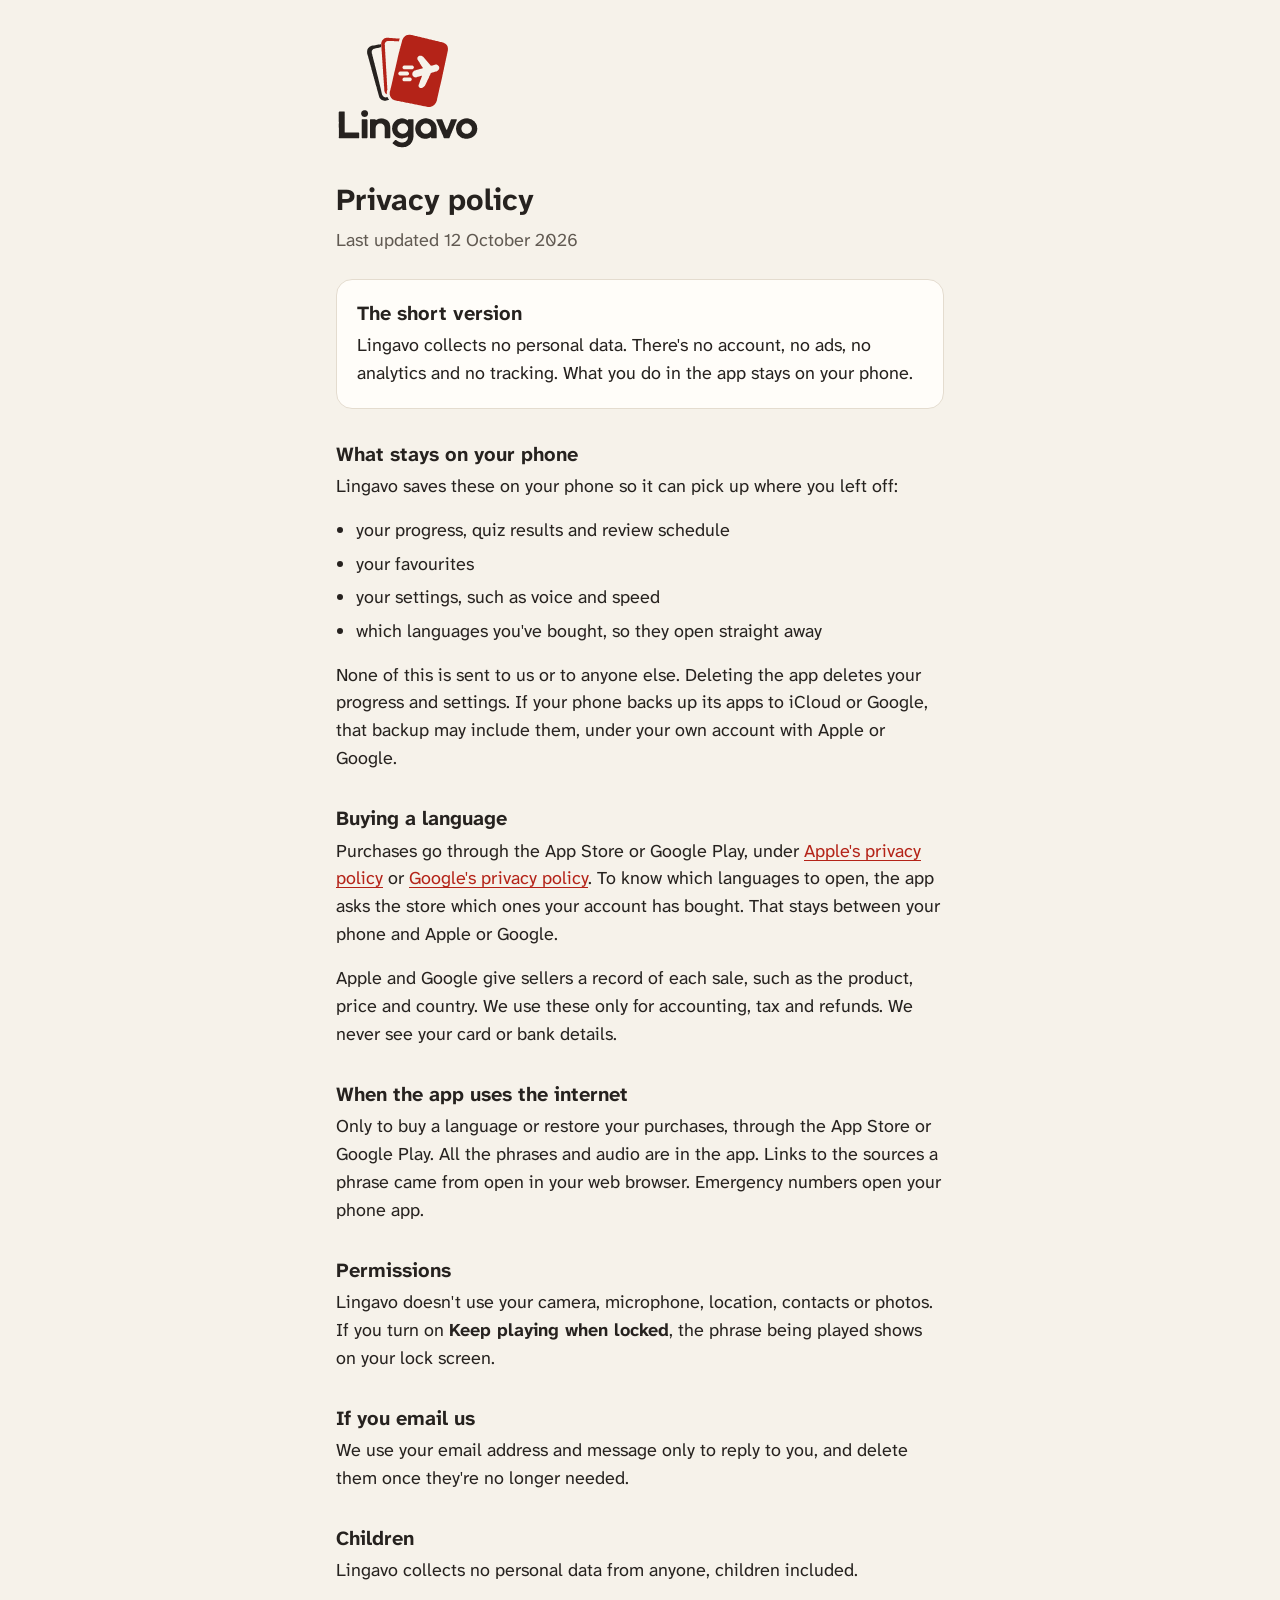
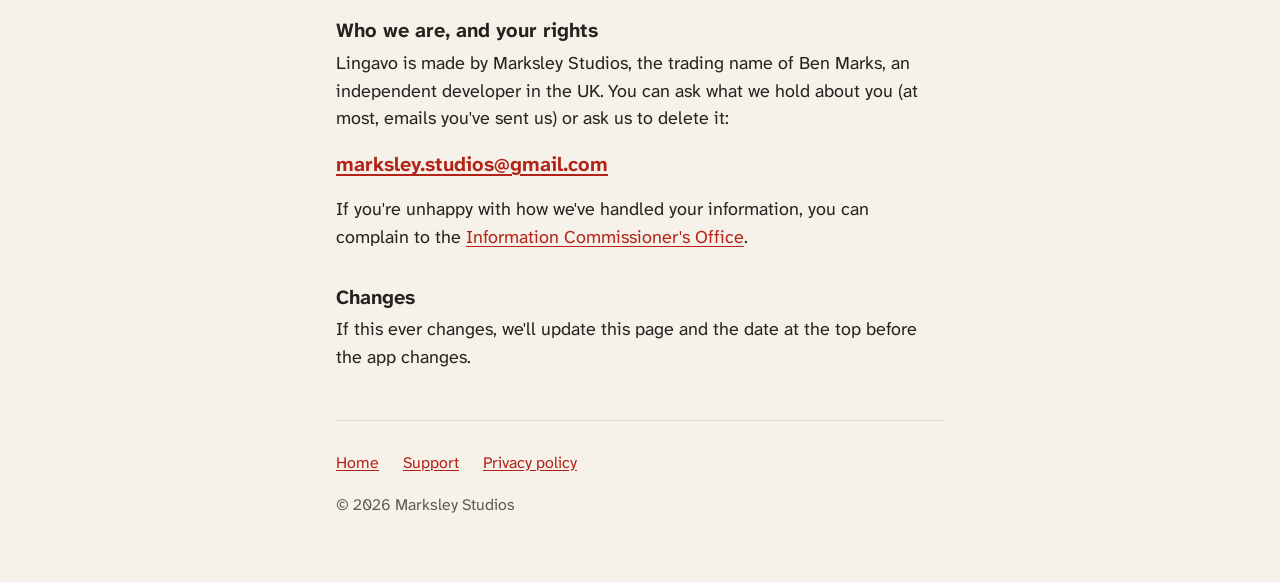
==== privacy.html @ 2cb497f4 "Add files via upload" ====
<!doctype html>
<html lang="en-GB">
  <head>
    <meta charset="utf-8" />
    <meta name="viewport" content="width=device-width, initial-scale=1" />
    <title>Privacy policy · Lingavo</title>
    <meta name="description" content="Lingavo collects no personal data. Everything you do in the app stays on your phone." />
    <link rel="icon" href="favicon.png" />
    <link rel="apple-touch-icon" href="apple-touch-icon.png" />
    <link rel="stylesheet" href="style.css" />
  </head>
  <body>
    <div class="page">
      <header>
        <a href="index.html"><img src="logo.svg" alt="Lingavo home" width="745" height="608" /></a>
      </header>

      <main>
        <h1>Privacy policy</h1>
        <p class="updated">Last updated 12 October 2026</p>

        <div class="card">
          <h2>The short version</h2>
          <p>
            Lingavo collects no personal data. There's no account, no ads, no analytics and no tracking. What you do in the app stays on your
            phone.
          </p>
        </div>

        <h2>What stays on your phone</h2>
        <p>Lingavo saves these on your phone so it can pick up where you left off:</p>
        <ul>
          <li>your progress, quiz results and review schedule</li>
          <li>your favourites</li>
          <li>your settings, such as voice and speed</li>
          <li>which languages you've bought, so they open straight away</li>
        </ul>
        <p>
          None of this is sent to us or to anyone else. Deleting the app deletes your progress and settings. If your phone backs up its apps to
          iCloud or Google, that backup may include them, under your own account with Apple or Google.
        </p>

        <h2>Buying a language</h2>
        <p>
          Purchases go through the App Store or Google Play, under
          <a href="https://www.apple.com/legal/privacy/">Apple's privacy policy</a> or
          <a href="https://policies.google.com/privacy">Google's privacy policy</a>. To know which languages to open, the app asks the store
          which ones your account has bought. That stays between your phone and Apple or Google.
        </p>
        <p>
          Apple and Google give sellers a record of each sale, such as the product, price and country. We use these only for accounting, tax
          and refunds. We never see your card or bank details.
        </p>

        <h2>When the app uses the internet</h2>
        <p>
          Only to buy a language or restore your purchases, through the App Store or Google Play. All the phrases and audio are in the app. Links
          to the sources a phrase came from open in your web browser. Emergency numbers open your phone app.
        </p>

        <h2>Permissions</h2>
        <p>
          Lingavo doesn't use your camera, microphone, location, contacts or photos. If you turn on <strong>Keep playing when locked</strong>,
          the phrase being played shows on your lock screen.
        </p>

        <h2>If you email us</h2>
        <p>We use your email address and message only to reply to you, and delete them once they're no longer needed.</p>

        <h2>Children</h2>
        <p>Lingavo collects no personal data from anyone, children included.</p>

        <h2>Who we are, and your rights</h2>
        <p>
          Lingavo is made by Marksley Studios, the trading name of Ben Marks, an independent developer in the UK. You can ask what we hold
          about you (at most, emails you've sent us) or ask us to delete it:
        </p>
        <p class="contact"><a href="mailto:marksley.studios@gmail.com">marksley.studios@gmail.com</a></p>
        <p>
          If you're unhappy with how we've handled your information, you can complain to the
          <a href="https://ico.org.uk">Information Commissioner's Office</a>.
        </p>

        <h2>Changes</h2>
        <p>If this ever changes, we'll update this page and the date at the top before the app changes.</p>
      </main>

      <footer>
        <nav aria-label="Site">
          <a href="index.html">Home</a>
          <a href="support.html">Support</a>
          <a href="privacy.html" aria-current="page">Privacy policy</a>
        </nav>
        <p>© 2026 Marksley Studios</p>
      </footer>
    </div>
  </body>
</html>
---- style.css ----
/* Lingavo website. Colours from theme/palette.ts; the font is the app's, served from here rather than a font service. */

@font-face {
  font-family: 'Atkinson Hyperlegible Next';
  src: url('fonts/AtkinsonHyperlegibleNext-Regular.ttf') format('truetype');
  font-weight: 400;
  font-display: swap;
}
@font-face {
  font-family: 'Atkinson Hyperlegible Next';
  src: url('fonts/AtkinsonHyperlegibleNext-Bold.ttf') format('truetype');
  font-weight: 700;
  font-display: swap;
}

:root {
  --ground: #f6f2ea;
  --surface: #fffdf9;
  --line: #e4dccf;
  --ink: #26221f;
  --muted: #615a52;
  --accent-text: #b42318;
  --focus: #1b5e7a;
  color-scheme: light dark;
}
@media (prefers-color-scheme: dark) {
  :root {
    --ground: #171412;
    --surface: #221e1b;
    --line: #3a332e;
    --ink: #f3eee6;
    --muted: #b5aba0;
    --accent-text: #f2877b;
    --focus: #8ccbe3;
  }
}

* {
  box-sizing: border-box;
}
html {
  -webkit-text-size-adjust: 100%;
}
body {
  margin: 0;
  background: var(--ground);
  color: var(--ink);
  font-family: 'Atkinson Hyperlegible Next', system-ui, -apple-system, 'Segoe UI', Roboto, sans-serif;
  font-size: 1.125rem;
  line-height: 1.55;
}

.page {
  max-width: 40rem;
  margin: 0 auto;
  padding: 1.5rem 1rem 3rem;
}

header {
  padding: 0.5rem 0 1.5rem;
}
header a {
  display: inline-block;
}
header img {
  display: block;
  width: 9rem;
  height: auto;
}
.home header {
  text-align: center;
  padding-top: 2rem;
}
.home header img {
  width: 14rem;
  margin: 0 auto;
}

h1 {
  font-size: 1.9rem;
  line-height: 1.2;
  margin: 0 0 0.5rem;
}
.home h1 {
  text-align: center;
  font-size: 1.5rem;
  font-weight: 400;
  margin-bottom: 2rem;
}
h2 {
  font-size: 1.25rem;
  line-height: 1.3;
  margin: 2rem 0 0.4rem;
}
p,
ul {
  margin: 0 0 1rem;
}
ul {
  padding-left: 1.25rem;
}
li + li {
  margin-top: 0.35rem;
}
strong {
  font-weight: 700;
}

a {
  color: var(--accent-text);
  text-underline-offset: 0.15em;
}
a:focus-visible {
  outline: 3px solid var(--focus);
  outline-offset: 2px;
  border-radius: 4px;
}

.updated {
  color: var(--muted);
  margin-bottom: 1.5rem;
}

.card {
  background: var(--surface);
  border: 1px solid var(--line);
  border-radius: 16px;
  padding: 1.25rem 1.25rem 0.25rem;
  margin: 0 0 1.5rem;
}
.card h2:first-child {
  margin-top: 0;
}

.contact {
  font-size: 1.25rem;
  font-weight: 700;
  overflow-wrap: anywhere;
}

footer {
  margin-top: 3rem;
  padding-top: 1.25rem;
  border-top: 1px solid var(--line);
  color: var(--muted);
  font-size: 1rem;
}
footer nav {
  display: flex;
  flex-wrap: wrap;
  gap: 0.5rem 1.5rem;
  margin-bottom: 0.5rem;
}
footer nav a {
  display: inline-block;
  padding: 0.6rem 0;
}
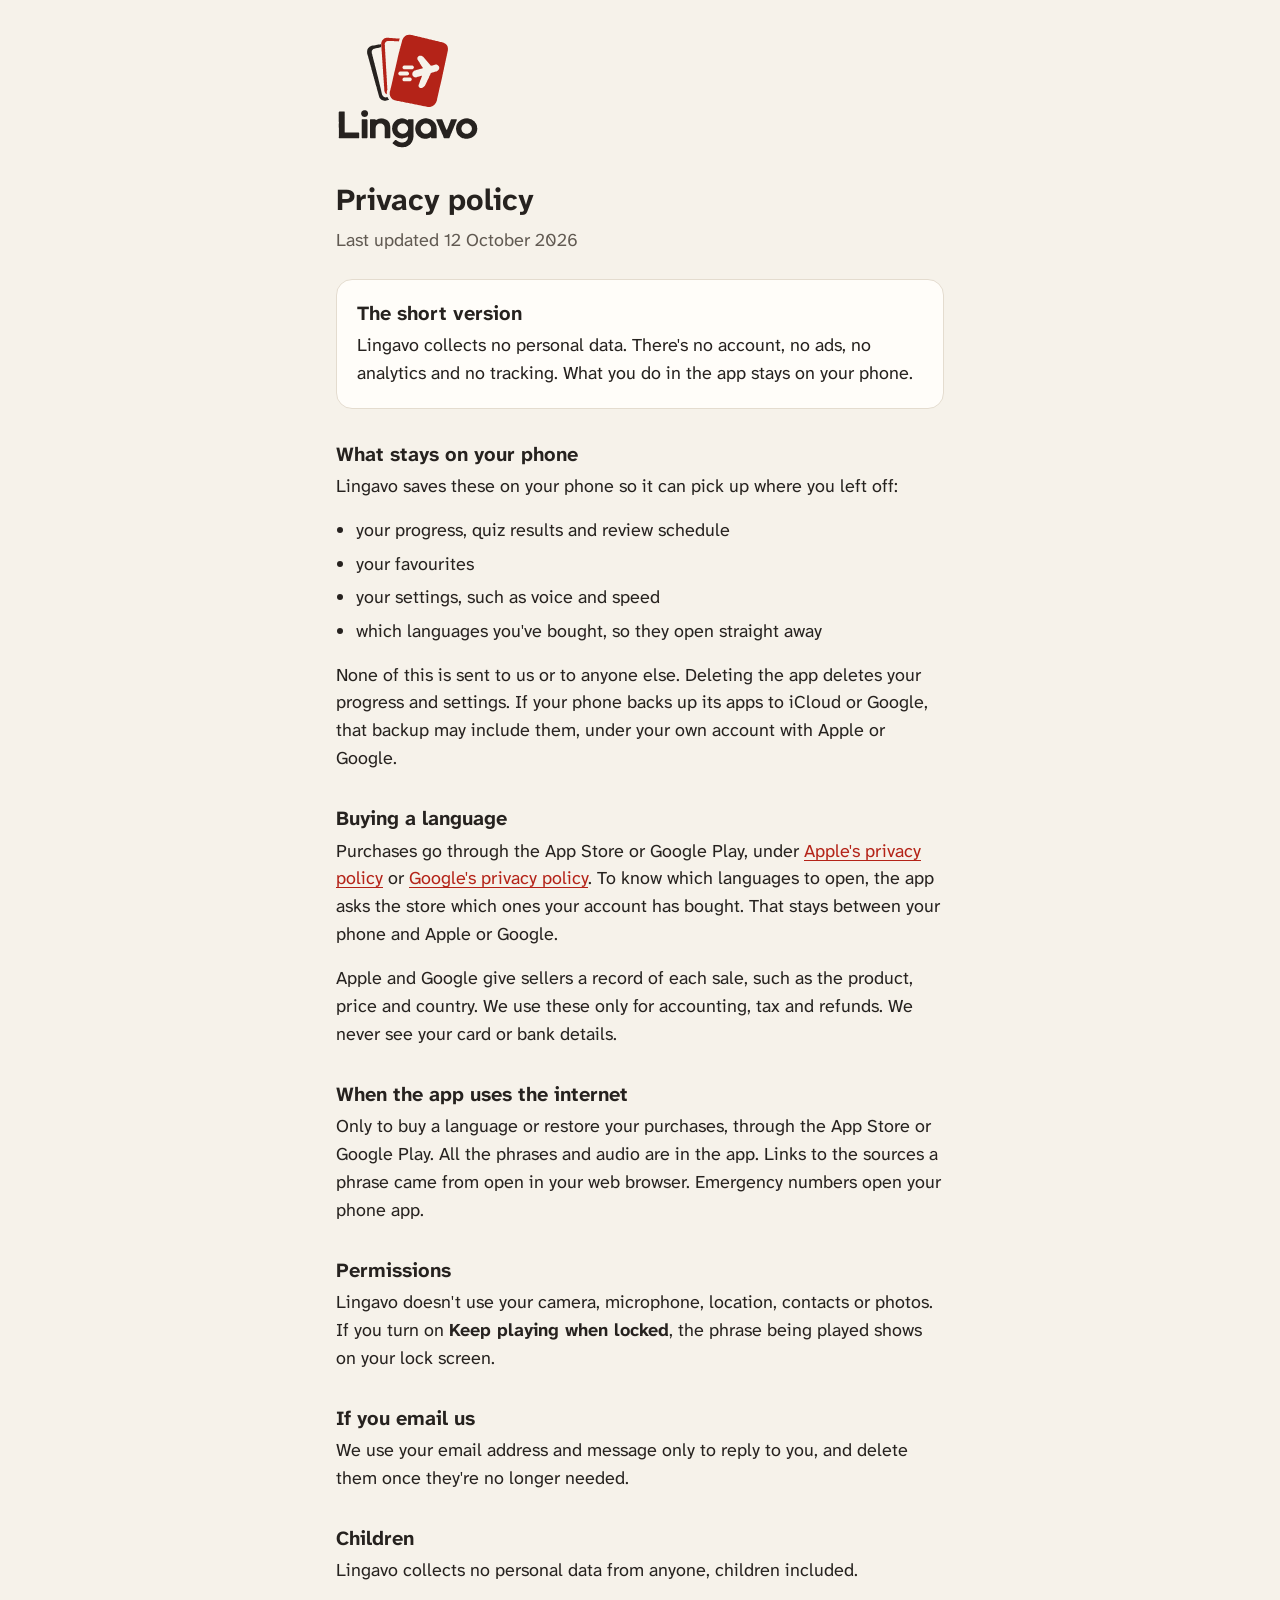
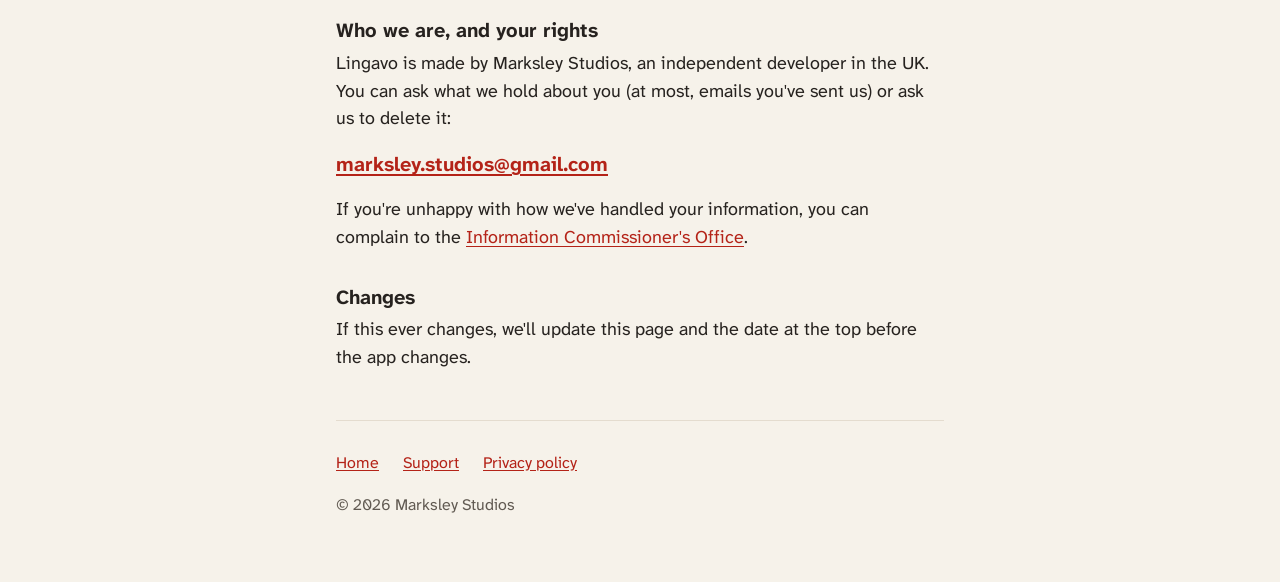
==== commit 2bcf21d9: "Add files via upload" ====
--- a/privacy.html
+++ b/privacy.html
@@ -72,7 +72,7 @@
 
         <h2>Who we are, and your rights</h2>
         <p>
-          Lingavo is made by Marksley Studios, the trading name of Ben Marks, an independent developer in the UK. You can ask what we hold
+          Lingavo is made by Marksley Studios, an independent developer in the UK. You can ask what we hold
           about you (at most, emails you've sent us) or ask us to delete it:
         </p>
         <p class="contact"><a href="mailto:marksley.studios@gmail.com">marksley.studios@gmail.com</a></p>
